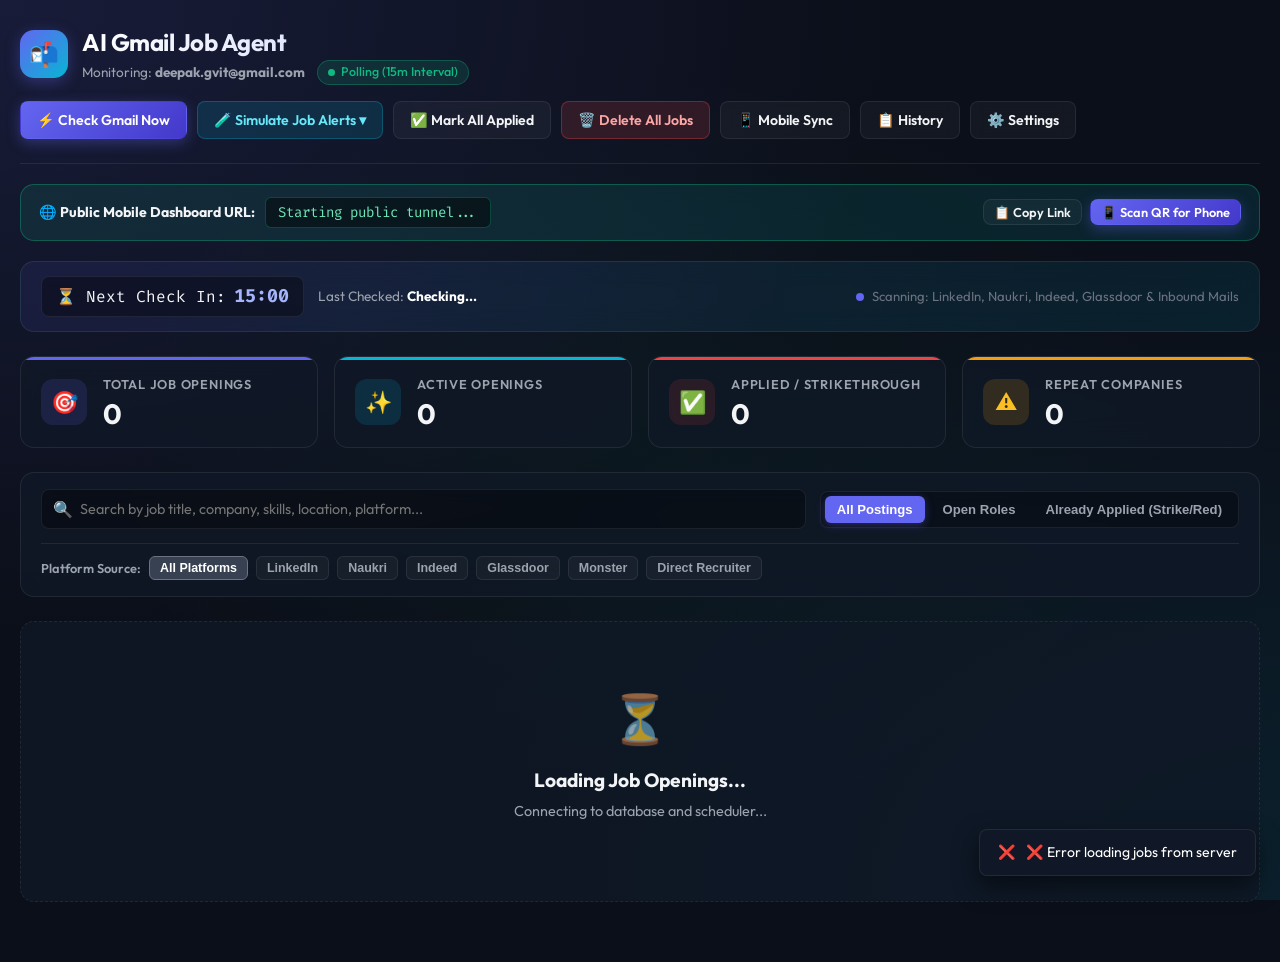
==== static/index.html @ 1fb230a2 "Confirm dialog for Mark All Applied; daily ntfy digest on the 9 AM cron Bulk-flagging every job now " ====
<!DOCTYPE html>
<html lang="en">
<head>
  <meta charset="UTF-8">
  <meta name="viewport" content="width=device-width, initial-scale=1.0">
  <title>AI Gmail Job Hunter & Notification Agent</title>
  <!-- Google Fonts -->
  <link rel="preconnect" href="https://fonts.googleapis.com">
  <link rel="preconnect" href="https://fonts.gstatic.com" crossorigin>
  <link href="https://fonts.googleapis.com/css2?family=Fira+Code:wght@400;600&family=Inter:wght@400;500;600&family=Outfit:wght@500;600;700;800&display=swap" rel="stylesheet">
  <!-- Stylesheet -->
  <link rel="stylesheet" href="/static/css/style.css">
</head>
<body>
  <div class="app-container">
    
    <!-- Top Header -->
    <header class="app-header">
      <div class="brand-section">
        <div class="brand-logo">📬</div>
        <div class="brand-info">
          <h1>AI Gmail Job Agent</h1>
          <div class="brand-meta">
            <span>Monitoring: <strong id="header-target-email">deepak.gvit@gmail.com</strong></span>
            <div class="status-pill">
              <span class="status-dot"></span>
              <span id="live-connection-status">Active (15m Interval)</span>
            </div>
          </div>
        </div>
      </div>
      <div class="header-actions">
        <button id="btn-check-now" class="btn btn-primary" onclick="triggerCheckNow()">
          <span>⚡ Check Gmail Now</span>
        </button>
        <button id="btn-simulate" class="btn btn-sim" onclick="openSimulateMenu()">
          <span>🧪 Simulate Job Alerts ▾</span>
        </button>
        <button id="btn-mark-all-applied" class="btn btn-secondary" onclick="confirmMarkAllApplied()">
          <span>✅ Mark All Applied</span>
        </button>
        <button id="btn-delete-all" class="btn btn-danger" onclick="confirmDeleteAll()">
          <span>🗑️ Delete All Jobs</span>
        </button>
        <button class="btn btn-secondary" onclick="openMobileModal()">
          <span>📱 Mobile Sync</span>
        </button>
        <button class="btn btn-secondary" onclick="openLogsModal()">
          <span>📋 History</span>
        </button>
        <button class="btn btn-secondary" onclick="openSettingsModal()">
          <span>⚙️ Settings</span>
        </button>
      </div>
    </header>

    <!-- Public Mobile Access URL Bar -->
    <section class="public-url-bar" id="public-url-banner">
      <div class="public-url-info">
        <span>🌐 <strong>Public Mobile Dashboard URL:</strong></span>
        <span id="display-public-url" class="url-badge">Starting public tunnel...</span>
      </div>
      <div style="display:flex; gap:8px;">
        <button class="btn btn-secondary" style="font-size:0.8rem; padding:4px 10px;" onclick="copyPublicUrl()">
          <span>📋 Copy Link</span>
        </button>
        <button class="btn btn-primary" style="font-size:0.8rem; padding:4px 10px;" onclick="openMobileModal()">
          <span>📱 Scan QR for Phone</span>
        </button>
      </div>
    </section>

    <!-- 15-Minute Countdown & Live Status Banner -->
    <section class="countdown-banner">
      <div class="countdown-info">
        <div class="timer-box">
          <span>⏳ Next Check In:</span>
          <span id="countdown-timer" class="timer-digits">15:00</span>
        </div>
        <div style="font-size: 0.85rem; color: var(--text-muted);">
          <span>Last Checked: <strong id="last-check-text" style="color: #fff;">Checking...</strong></span>
        </div>
      </div>
      <div style="font-size: 0.82rem; color: var(--text-dim); display: flex; align-items: center; gap: 8px;">
        <span style="display:inline-block; width:8px; height:8px; background:#6366f1; border-radius:50%;"></span>
        <span>Scanning: LinkedIn, Naukri, Indeed, Glassdoor & Inbound Mails</span>
      </div>
    </section>

    <!-- KPI Metric Cards -->
    <section class="stats-grid">
      <div class="stat-card total">
        <div class="stat-icon">🎯</div>
        <div class="stat-content">
          <h3>Total Job Openings</h3>
          <div id="stat-total-jobs" class="stat-number">0</div>
        </div>
      </div>
      <div class="stat-card new-roles">
        <div class="stat-icon">✨</div>
        <div class="stat-content">
          <h3>Active Openings</h3>
          <div id="stat-new-jobs" class="stat-number">0</div>
        </div>
      </div>
      <div class="stat-card applied">
        <div class="stat-icon">✅</div>
        <div class="stat-content">
          <h3>Applied / Strikethrough</h3>
          <div id="stat-applied-jobs" class="stat-number">0</div>
        </div>
      </div>
      <div class="stat-card repeat">
        <div class="stat-icon">⚠️</div>
        <div class="stat-content">
          <h3>Repeat Companies</h3>
          <div id="stat-repeat-companies" class="stat-number">0</div>
        </div>
      </div>
    </section>

    <!-- Search & Filter Toolbar -->
    <section class="toolbar">
      <div class="toolbar-row">
        <div class="search-box">
          <span class="search-icon">🔍</span>
          <input type="text" id="search-input" placeholder="Search by job title, company, skills, location, platform..." oninput="handleSearch(this.value)">
        </div>
        <div class="filter-tabs">
          <button class="filter-tab active" data-status="ALL" onclick="setFilter('ALL', this)">All Postings</button>
          <button class="filter-tab" data-status="NEW" onclick="setFilter('NEW', this)">Open Roles</button>
          <button class="filter-tab" data-status="APPLIED" onclick="setFilter('APPLIED', this)">Already Applied (Strike/Red)</button>
        </div>
      </div>

      <!-- Platform Source Filters -->
      <div class="toolbar-row" style="border-top: 1px solid var(--border-color); padding-top: 12px;">
        <div class="platform-tabs">
          <span style="font-size:0.8rem; color:var(--text-muted); font-weight:600;">Platform Source:</span>
          <button class="platform-tab active" data-platform="ALL" onclick="setPlatformFilter('ALL', this)">All Platforms</button>
          <button class="platform-tab" data-platform="LinkedIn" onclick="setPlatformFilter('LinkedIn', this)">LinkedIn</button>
          <button class="platform-tab" data-platform="Naukri" onclick="setPlatformFilter('Naukri', this)">Naukri</button>
          <button class="platform-tab" data-platform="Indeed" onclick="setPlatformFilter('Indeed', this)">Indeed</button>
          <button class="platform-tab" data-platform="Glassdoor" onclick="setPlatformFilter('Glassdoor', this)">Glassdoor</button>
          <button class="platform-tab" data-platform="Monster" onclick="setPlatformFilter('Monster', this)">Monster</button>
          <button class="platform-tab" data-platform="Direct" onclick="setPlatformFilter('Direct', this)">Direct Recruiter</button>
        </div>
      </div>
    </section>

    <!-- Consolidated Job Board Feed -->
    <main id="job-feed-container" class="job-feed">
      <div class="empty-state">
        <div class="empty-icon">⏳</div>
        <h3>Loading Job Openings...</h3>
        <p>Connecting to database and scheduler...</p>
      </div>
    </main>

  </div>

  <!-- Simulate Alert Selector Modal -->
  <div id="sim-modal" class="modal-overlay">
    <div class="modal-content" style="max-width: 480px;">
      <div class="modal-header">
        <h2>🧪 Select Job Alert Source to Simulate</h2>
        <button class="close-btn" onclick="closeSimModal()">&times;</button>
      </div>
      <div class="modal-body">
        <p style="font-size: 0.88rem; color: var(--text-muted);">
          Choose a simulated multi-job email digest to test the extraction and dashboard:
        </p>
        <div style="display: flex; flex-direction: column; gap: 10px;">
          <button class="btn btn-secondary" style="justify-content: flex-start;" onclick="simulateSpecificJob('LinkedIn')">
            <span class="badge-platform LinkedIn">LinkedIn</span>
            <span>Simulate LinkedIn Job Digest (3 roles)</span>
          </button>
          <button class="btn btn-secondary" style="justify-content: flex-start;" onclick="simulateSpecificJob('Naukri')">
            <span class="badge-platform Naukri">Naukri</span>
            <span>Simulate Naukri FastForward Alert (3 roles)</span>
          </button>
          <button class="btn btn-secondary" style="justify-content: flex-start;" onclick="simulateSpecificJob('Indeed')">
            <span class="badge-platform Indeed">Indeed</span>
            <span>Simulate Indeed Job Alerts (2 roles)</span>
          </button>
          <button class="btn btn-secondary" style="justify-content: flex-start;" onclick="simulateSpecificJob('Glassdoor')">
            <span class="badge-platform Glassdoor">Glassdoor</span>
            <span>Simulate Glassdoor Recommendations (2 roles)</span>
          </button>
        </div>
      </div>
    </div>
  </div>

  <!-- Job Detail Modal -->
  <div id="job-modal" class="modal-overlay">
    <div class="modal-content">
      <div class="modal-header">
        <h2 id="modal-job-title">Job Details</h2>
        <button class="close-btn" onclick="closeJobModal()">&times;</button>
      </div>
      <div class="modal-body" id="modal-job-body">
        <!-- Content populated dynamically -->
      </div>
    </div>
  </div>

  <!-- Settings Modal -->
  <div id="settings-modal" class="modal-overlay">
    <div class="modal-content">
      <div class="modal-header">
        <h2>⚙️ System & Email Settings</h2>
        <button class="close-btn" onclick="closeSettingsModal()">&times;</button>
      </div>
      <div class="modal-body">
        <div class="form-group">
          <label>Target Email Address</label>
          <input type="email" id="set-target-email" value="deepak.gvit@gmail.com">
        </div>
        <div class="form-row">
          <div class="form-group">
            <label>Check Interval (Minutes)</label>
            <input type="number" id="set-check-interval" min="1" max="120" value="15">
          </div>
          <div class="form-group">
            <label>Email Fetch Mode</label>
            <select id="set-auth-mode" onchange="toggleAuthFields(this.value)">
              <option value="simulator">🧪 Simulator Mode (Testing with sample streams)</option>
              <option value="imap">🔒 Gmail IMAP (App Password - Recommended)</option>
              <option value="oauth">🔑 Gmail API OAuth2 (credentials.json)</option>
            </select>
          </div>
        </div>
        <div id="imap-credentials-box" class="form-group" style="display:none;">
          <label>Gmail App Password (16 characters from Google Account Security)</label>
          <input type="password" id="set-imap-password" placeholder="e.g. abcd efgh ijkl mnop">
          <small style="color:var(--text-dim);">Generate in Google Account -> Security -> 2-Step Verification -> App Passwords.</small>
        </div>
        <div class="form-group">
          <label>Gemini API Key (Optional for smart AI reasoning)</label>
          <input type="password" id="set-gemini-key" placeholder="AIzaSy...">
        </div>
        <div class="form-group">
          <label>Mobile Push Notification Topic (ntfy.sh)</label>
          <input type="text" id="set-ntfy-topic" value="deepak-job-hunter-alerts">
        </div>
        <div class="form-row">
          <div class="form-group">
            <label>Desktop Toast Notifications</label>
            <select id="set-desktop-notify">
              <option value="true">Enabled</option>
              <option value="false">Disabled</option>
            </select>
          </div>
          <div class="form-group">
            <label>Mobile Push Notifications</label>
            <select id="set-mobile-notify">
              <option value="true">Enabled</option>
              <option value="false">Disabled</option>
            </select>
          </div>
        </div>
        <div style="display: flex; justify-content: space-between; gap: 12px; margin-top: 10px;">
          <button class="btn btn-secondary" onclick="testNotifications()">🔔 Test Notifications</button>
          <button class="btn btn-primary" onclick="saveSettings()">💾 Save Settings</button>
        </div>
      </div>
    </div>
  </div>

  <!-- Mobile Sync Modal -->
  <div id="mobile-modal" class="modal-overlay">
    <div class="modal-content">
      <div class="modal-header">
        <h2>📱 Connect Mobile Notifications & Public Dashboard</h2>
        <button class="close-btn" onclick="closeMobileModal()">&times;</button>
      </div>
      <div class="modal-body">
        <p style="color: var(--text-muted); font-size: 0.9rem;">
          Access your live dashboard and receive push notifications with 1-click apply links directly on your phone:
        </p>
        
        <div class="qr-box">
          <img id="qr-code-img" src="" alt="Scan QR Code" width="180" height="180">
          <div style="font-size: 0.85rem;">
            <strong>Scan with your phone's camera to open dashboard:</strong><br>
            <a id="public-dashboard-direct-link" href="#" target="_blank" style="color: #6ee7b7; text-decoration: underline; font-family: var(--font-mono); font-size: 0.82rem;">Loading...</a>
          </div>
        </div>

        <div style="background: rgba(0,0,0,0.3); padding: 14px; border-radius: 8px; border: 1px solid var(--border-color); font-size: 0.85rem;">
          <strong>📲 Push Notifications via ntfy.sh:</strong><br>
          <span style="color:var(--text-muted);">Topic: </span><code id="display-ntfy-topic" style="color:#a5b4fc;">deepak-job-hunter-alerts</code><br>
          <span style="color:var(--text-dim);">Install the free <strong>ntfy</strong> app on iOS/Android or subscribe in phone browser to receive real-time job alerts!</span>
        </div>
      </div>
    </div>
  </div>

  <!-- History & Audit Logs Modal -->
  <div id="logs-modal" class="modal-overlay">
    <div class="modal-content" style="max-width: 800px;">
      <div class="modal-header">
        <h2>📋 Email Check Audit & 15m History</h2>
        <button class="close-btn" onclick="closeLogsModal()">&times;</button>
      </div>
      <div class="modal-body" id="logs-body">
        <p>Loading history logs...</p>
      </div>
    </div>
  </div>

  <!-- In-browser Toast Container -->
  <div id="toast-container"></div>

  <!-- Application Script -->
  <script src="/static/js/app.js"></script>
</body>
</html>
---- static/css/style.css ----
:root {
  --bg-primary: #0b0f19;
  --bg-secondary: #111827;
  --bg-card: rgba(17, 24, 39, 0.75);
  --bg-card-hover: rgba(31, 41, 55, 0.85);
  --bg-glass: rgba(255, 255, 255, 0.04);
  --border-color: rgba(255, 255, 255, 0.08);
  --border-focus: rgba(99, 102, 241, 0.5);
  
  --text-main: #f3f4f6;
  --text-muted: #9ca3af;
  --text-dim: #6b7280;
  
  --primary: #6366f1;
  --primary-glow: rgba(99, 102, 241, 0.35);
  --primary-hover: #4f46e5;
  
  --accent-cyan: #06b6d4;
  --accent-emerald: #10b981;
  --accent-amber: #f59e0b;
  
  --applied-red: #ef4444;
  --applied-red-glow: rgba(239, 68, 68, 0.25);
  --applied-red-bg: rgba(239, 68, 68, 0.12);
  --applied-red-border: rgba(239, 68, 68, 0.35);

  --platform-linkedin: #0a66c2;
  --platform-naukri: #0073e6;
  --platform-indeed: #2164f3;
  --platform-glassdoor: #0caa41;
  --platform-monster: #6d28d9;
  
  --font-sans: 'Outfit', 'Inter', -apple-system, BlinkMacSystemFont, 'Segoe UI', Roboto, sans-serif;
  --font-mono: 'Fira Code', monospace;
  --radius-sm: 8px;
  --radius-md: 14px;
  --radius-lg: 20px;
  --shadow-card: 0 10px 30px -10px rgba(0, 0, 0, 0.5);
  --shadow-glow: 0 0 25px var(--primary-glow);
  --transition: all 0.25s cubic-bezier(0.16, 1, 0.3, 1);
}

* {
  margin: 0;
  padding: 0;
  box-sizing: border-box;
}

body {
  background-color: var(--bg-primary);
  background-image: 
    radial-gradient(at 0% 0%, rgba(99, 102, 241, 0.15) 0px, transparent 50%),
    radial-gradient(at 100% 100%, rgba(6, 182, 212, 0.1) 0px, transparent 50%),
    radial-gradient(at 50% 50%, rgba(16, 185, 129, 0.05) 0px, transparent 60%);
  background-attachment: fixed;
  color: var(--text-main);
  font-family: var(--font-sans);
  min-height: 100vh;
  line-height: 1.5;
  overflow-x: hidden;
}

/* Container */
.app-container {
  max-width: 1400px;
  margin: 0 auto;
  padding: 24px 20px 60px 20px;
}

/* Header */
header.app-header {
  display: flex;
  justify-content: space-between;
  align-items: center;
  flex-wrap: wrap;
  gap: 16px;
  padding-bottom: 24px;
  border-bottom: 1px solid var(--border-color);
  margin-bottom: 20px;
}

.brand-section {
  display: flex;
  align-items: center;
  gap: 14px;
}

.brand-logo {
  width: 48px;
  height: 48px;
  background: linear-gradient(135deg, var(--primary), var(--accent-cyan));
  border-radius: var(--radius-md);
  display: flex;
  align-items: center;
  justify-content: center;
  font-size: 24px;
  box-shadow: 0 4px 15px var(--primary-glow);
}

.brand-info h1 {
  font-size: 1.5rem;
  font-weight: 700;
  letter-spacing: -0.02em;
  background: linear-gradient(to right, #ffffff, #c7d2fe);
  -webkit-background-clip: text;
  -webkit-text-fill-color: transparent;
}

.brand-meta {
  display: flex;
  align-items: center;
  gap: 12px;
  font-size: 0.85rem;
  color: var(--text-muted);
}

.status-pill {
  display: inline-flex;
  align-items: center;
  gap: 6px;
  background: rgba(16, 185, 129, 0.15);
  color: var(--accent-emerald);
  padding: 2px 10px;
  border-radius: 999px;
  font-weight: 500;
  font-size: 0.78rem;
  border: 1px solid rgba(16, 185, 129, 0.3);
}

.status-dot {
  width: 7px;
  height: 7px;
  background: var(--accent-emerald);
  border-radius: 50%;
  animation: pulse-dot 2s infinite;
}

@keyframes pulse-dot {
  0% { transform: scale(0.95); box-shadow: 0 0 0 0 rgba(16, 185, 129, 0.7); }
  70% { transform: scale(1); box-shadow: 0 0 0 6px rgba(16, 185, 129, 0); }
  100% { transform: scale(0.95); box-shadow: 0 0 0 0 rgba(16, 185, 129, 0); }
}

.header-actions {
  display: flex;
  align-items: center;
  gap: 10px;
  flex-wrap: wrap;
}

/* Public Mobile URL Banner */
.public-url-bar {
  background: linear-gradient(90deg, rgba(16, 185, 129, 0.12), rgba(6, 182, 212, 0.12));
  border: 1px solid rgba(16, 185, 129, 0.35);
  border-radius: var(--radius-md);
  padding: 12px 18px;
  display: flex;
  justify-content: space-between;
  align-items: center;
  flex-wrap: wrap;
  gap: 12px;
  margin-bottom: 20px;
  font-size: 0.88rem;
}

.public-url-info {
  display: flex;
  align-items: center;
  gap: 10px;
  flex-wrap: wrap;
}

.url-badge {
  font-family: var(--font-mono);
  background: rgba(0, 0, 0, 0.45);
  padding: 4px 12px;
  border-radius: 6px;
  color: #6ee7b7;
  border: 1px solid rgba(16, 185, 129, 0.3);
  word-break: break-all;
}

/* Buttons */
.btn {
  display: inline-flex;
  align-items: center;
  gap: 8px;
  padding: 9px 16px;
  border-radius: var(--radius-sm);
  font-weight: 600;
  font-size: 0.88rem;
  font-family: inherit;
  cursor: pointer;
  transition: var(--transition);
  border: 1px solid transparent;
  outline: none;
  text-decoration: none;
}

.btn-primary {
  background: linear-gradient(135deg, var(--primary), #4338ca);
  color: #fff;
  box-shadow: 0 4px 14px var(--primary-glow);
}

.btn-primary:hover {
  transform: translateY(-2px);
  box-shadow: 0 6px 20px var(--primary-glow);
  background: linear-gradient(135deg, #4f46e5, #3730a3);
}

.btn-secondary {
  background: var(--bg-glass);
  color: var(--text-main);
  border-color: var(--border-color);
  backdrop-filter: blur(8px);
}

.btn-secondary:hover {
  background: rgba(255, 255, 255, 0.08);
  border-color: rgba(255, 255, 255, 0.2);
  transform: translateY(-1px);
}

.btn-sim {
  background: rgba(6, 182, 212, 0.15);
  color: #67e8f9;
  border-color: rgba(6, 182, 212, 0.3);
}

.btn-sim:hover {
  background: rgba(6, 182, 212, 0.25);
  transform: translateY(-1px);
}

.btn-apply {
  background: linear-gradient(135deg, #10b981, #059669);
  color: #fff;
  font-size: 0.85rem;
  padding: 7px 14px;
}

.btn-apply:hover {
  background: linear-gradient(135deg, #059669, #047857);
  box-shadow: 0 0 12px rgba(16, 185, 129, 0.4);
}

.btn-applied-toggle {
  background: rgba(239, 68, 68, 0.15);
  color: #fca5a5;
  border: 1px solid rgba(239, 68, 68, 0.3);
  font-size: 0.82rem;
  padding: 6px 12px;
}

.btn-applied-toggle:hover {
  background: rgba(239, 68, 68, 0.25);
  color: #fff;
}

.btn-applied-active {
  background: var(--applied-red) !important;
  color: #fff !important;
  border-color: #b91c1c !important;
  box-shadow: 0 0 12px var(--applied-red-glow);
}

.btn-danger {
  background: rgba(239, 68, 68, 0.15);
  color: #fca5a5;
  border: 1px solid rgba(239, 68, 68, 0.35);
}

.btn-danger:hover {
  background: var(--applied-red);
  color: #fff;
  border-color: #b91c1c;
  transform: translateY(-1px);
  box-shadow: 0 0 12px var(--applied-red-glow);
}

/* Countdown & Live Check Bar */
.countdown-banner {
  background: linear-gradient(90deg, rgba(99, 102, 241, 0.1), rgba(6, 182, 212, 0.1));
  border: 1px solid var(--border-color);
  backdrop-filter: blur(12px);
  border-radius: var(--radius-md);
  padding: 14px 20px;
  display: flex;
  justify-content: space-between;
  align-items: center;
  flex-wrap: wrap;
  gap: 12px;
  margin-bottom: 24px;
}

.countdown-info {
  display: flex;
  align-items: center;
  gap: 14px;
}

.timer-box {
  display: flex;
  align-items: center;
  gap: 8px;
  font-family: var(--font-mono);
  background: rgba(0, 0, 0, 0.35);
  padding: 6px 14px;
  border-radius: var(--radius-sm);
  border: 1px solid var(--border-color);
}

.timer-digits {
  font-size: 1.15rem;
  font-weight: 700;
  color: #a5b4fc;
}

/* KPI Stats Grid */
.stats-grid {
  display: grid;
  grid-template-columns: repeat(auto-fit, minmax(220px, 1fr));
  gap: 16px;
  margin-bottom: 24px;
}

.stat-card {
  background: var(--bg-card);
  border: 1px solid var(--border-color);
  backdrop-filter: blur(16px);
  border-radius: var(--radius-md);
  padding: 18px 20px;
  display: flex;
  align-items: center;
  gap: 16px;
  transition: var(--transition);
  position: relative;
  overflow: hidden;
}

.stat-card:hover {
  border-color: rgba(255, 255, 255, 0.18);
  transform: translateY(-2px);
}

.stat-card::after {
  content: '';
  position: absolute;
  top: 0;
  left: 0;
  right: 0;
  height: 3px;
}

.stat-card.total::after { background: var(--primary); }
.stat-card.new-roles::after { background: var(--accent-cyan); }
.stat-card.applied::after { background: var(--applied-red); }
.stat-card.repeat::after { background: var(--accent-amber); }

.stat-icon {
  width: 46px;
  height: 46px;
  border-radius: 12px;
  display: flex;
  align-items: center;
  justify-content: center;
  font-size: 22px;
}

.stat-card.total .stat-icon { background: rgba(99, 102, 241, 0.15); color: #818cf8; }
.stat-card.new-roles .stat-icon { background: rgba(6, 182, 212, 0.15); color: #22d3ee; }
.stat-card.applied .stat-icon { background: var(--applied-red-bg); color: #f87171; }
.stat-card.repeat .stat-icon { background: rgba(245, 158, 11, 0.15); color: #fbbf24; }

.stat-content h3 {
  font-size: 0.8rem;
  text-transform: uppercase;
  letter-spacing: 0.06em;
  color: var(--text-muted);
  font-weight: 600;
  margin-bottom: 4px;
}

.stat-number {
  font-size: 1.75rem;
  font-weight: 700;
  color: var(--text-main);
  line-height: 1.1;
}

/* Search & Filter Toolbar */
.toolbar {
  display: flex;
  flex-direction: column;
  gap: 14px;
  background: var(--bg-card);
  border: 1px solid var(--border-color);
  backdrop-filter: blur(16px);
  border-radius: var(--radius-md);
  padding: 16px 20px;
  margin-bottom: 24px;
}

.toolbar-row {
  display: flex;
  justify-content: space-between;
  align-items: center;
  flex-wrap: wrap;
  gap: 14px;
}

.search-box {
  position: relative;
  flex: 1;
  min-width: 260px;
}

.search-box input {
  width: 100%;
  background: rgba(0, 0, 0, 0.35);
  border: 1px solid var(--border-color);
  border-radius: var(--radius-sm);
  padding: 10px 16px 10px 38px;
  color: var(--text-main);
  font-family: inherit;
  font-size: 0.9rem;
  transition: var(--transition);
}

.search-box input:focus {
  outline: none;
  border-color: var(--primary);
  box-shadow: 0 0 10px var(--primary-glow);
}

.search-icon {
  position: absolute;
  left: 12px;
  top: 50%;
  transform: translateY(-50%);
  color: var(--text-dim);
  pointer-events: none;
}

.filter-tabs {
  display: flex;
  gap: 6px;
  background: rgba(0, 0, 0, 0.3);
  padding: 4px;
  border-radius: var(--radius-sm);
  border: 1px solid var(--border-color);
  flex-wrap: wrap;
}

.filter-tab {
  padding: 6px 12px;
  border-radius: 6px;
  font-size: 0.82rem;
  font-weight: 600;
  color: var(--text-muted);
  cursor: pointer;
  background: transparent;
  border: none;
  transition: var(--transition);
}

.filter-tab:hover {
  color: var(--text-main);
}

.filter-tab.active {
  background: var(--primary);
  color: #fff;
  box-shadow: 0 2px 8px var(--primary-glow);
}

.filter-tab.active-applied {
  background: var(--applied-red) !important;
  color: #fff !important;
}

/* Platform Filter Tabs */
.platform-tabs {
  display: flex;
  align-items: center;
  gap: 8px;
  flex-wrap: wrap;
}

.platform-tab {
  padding: 4px 10px;
  border-radius: 6px;
  font-size: 0.78rem;
  font-weight: 600;
  color: var(--text-muted);
  cursor: pointer;
  background: rgba(255, 255, 255, 0.04);
  border: 1px solid var(--border-color);
  transition: var(--transition);
}

.platform-tab:hover {
  background: rgba(255, 255, 255, 0.08);
  color: #fff;
}

.platform-tab.active {
  background: #374151;
  color: #fff;
  border-color: #6b7280;
}

/* Job Cards / Feed */
.job-feed {
  display: flex;
  flex-direction: column;
  gap: 16px;
}

.job-card {
  background: var(--bg-card);
  border: 1px solid var(--border-color);
  backdrop-filter: blur(14px);
  border-radius: var(--radius-md);
  padding: 20px;
  transition: var(--transition);
  position: relative;
  display: flex;
  flex-direction: column;
  gap: 12px;
}

.job-card:hover {
  background: var(--bg-card-hover);
  border-color: rgba(255, 255, 255, 0.16);
  box-shadow: var(--shadow-card);
}

/* ==========================================================================
   STRIKETHROUGH & RED APPLIED STATE STYLING (CRITICAL USER REQUIREMENT)
   ========================================================================== */
.job-card.is-applied {
  background: rgba(26, 17, 23, 0.85);
  border: 1px solid var(--applied-red-border);
  box-shadow: 0 4px 20px var(--applied-red-glow);
}

.job-card.is-applied .job-title-text {
  text-decoration: line-through;
  text-decoration-color: var(--applied-red);
  text-decoration-thickness: 2.5px;
  color: #fca5a5;
  opacity: 0.85;
}

.job-card.is-applied .job-company-name {
  text-decoration: line-through;
  text-decoration-color: rgba(239, 68, 68, 0.6);
  opacity: 0.8;
}

.job-card.is-applied .job-summary-text {
  opacity: 0.65;
}

.badge-applied-red {
  display: inline-flex;
  align-items: center;
  gap: 6px;
  background: var(--applied-red-bg);
  color: #ff6b6b;
  border: 1px solid var(--applied-red-border);
  font-weight: 700;
  font-size: 0.78rem;
  padding: 4px 10px;
  border-radius: 999px;
  text-transform: uppercase;
  letter-spacing: 0.05em;
  animation: pulse-red 2.5s infinite;
}

@keyframes pulse-red {
  0% { box-shadow: 0 0 0 0 rgba(239, 68, 68, 0.4); }
  70% { box-shadow: 0 0 0 6px rgba(239, 68, 68, 0); }
  100% { box-shadow: 0 0 0 0 rgba(239, 68, 68, 0); }
}

/* Temporary "NEW" highlight for jobs that arrived in the latest refresh */
.badge-new-arrival {
  display: inline-flex;
  align-items: center;
  gap: 4px;
  background: rgba(16, 185, 129, 0.2);
  color: #6ee7b7;
  border: 1px solid rgba(16, 185, 129, 0.45);
  font-weight: 800;
  font-size: 0.72rem;
  padding: 2px 9px;
  border-radius: 999px;
  text-transform: uppercase;
  letter-spacing: 0.06em;
  animation: pulse-new 1.6s infinite;
}

@keyframes pulse-new {
  0% { box-shadow: 0 0 0 0 rgba(16, 185, 129, 0.55); }
  70% { box-shadow: 0 0 0 7px rgba(16, 185, 129, 0); }
  100% { box-shadow: 0 0 0 0 rgba(16, 185, 129, 0); }
}

.job-card.is-new-arrival {
  border-color: rgba(16, 185, 129, 0.5);
  box-shadow: 0 0 18px rgba(16, 185, 129, 0.18);
}

/* Platform Source Badges */
.badge-platform {
  display: inline-flex;
  align-items: center;
  gap: 4px;
  font-weight: 700;
  font-size: 0.75rem;
  padding: 2px 8px;
  border-radius: 4px;
  text-transform: uppercase;
  letter-spacing: 0.04em;
}

.badge-platform.LinkedIn { background: rgba(10, 102, 194, 0.2); color: #60a5fa; border: 1px solid rgba(10, 102, 194, 0.4); }
.badge-platform.Naukri { background: rgba(0, 115, 230, 0.2); color: #38bdf8; border: 1px solid rgba(0, 115, 230, 0.4); }
.badge-platform.Indeed { background: rgba(33, 100, 243, 0.2); color: #818cf8; border: 1px solid rgba(33, 100, 243, 0.4); }
.badge-platform.Glassdoor { background: rgba(12, 170, 65, 0.2); color: #4ade80; border: 1px solid rgba(12, 170, 65, 0.4); }
.badge-platform.Monster { background: rgba(109, 40, 217, 0.25); color: #c4b5fd; border: 1px solid rgba(109, 40, 217, 0.45); }
.badge-platform.Direct { background: rgba(168, 85, 247, 0.2); color: #c084fc; border: 1px solid rgba(168, 85, 247, 0.4); }

/* Top Card Bar */
.job-card-header {
  display: flex;
  justify-content: space-between;
  align-items: flex-start;
  gap: 14px;
  flex-wrap: wrap;
}

.job-title-group {
  flex: 1;
}

.job-title-text {
  font-size: 1.22rem;
  font-weight: 700;
  color: var(--text-main);
  line-height: 1.3;
  margin-bottom: 4px;
}

.job-company-meta {
  display: flex;
  align-items: center;
  gap: 10px;
  flex-wrap: wrap;
  font-size: 0.95rem;
  color: #c7d2fe;
}

.company-pill {
  font-weight: 600;
  color: #ffffff;
}

/* Badges */
.badge {
  display: inline-flex;
  align-items: center;
  gap: 4px;
  padding: 3px 9px;
  border-radius: 6px;
  font-size: 0.75rem;
  font-weight: 600;
}

.badge-remote { background: rgba(16, 185, 129, 0.15); color: #34d399; border: 1px solid rgba(16, 185, 129, 0.3); }
.badge-match { background: rgba(99, 102, 241, 0.15); color: #a5b4fc; border: 1px solid rgba(99, 102, 241, 0.3); }
.badge-salary { background: rgba(245, 158, 11, 0.15); color: #fcd34d; border: 1px solid rgba(245, 158, 11, 0.3); font-family: var(--font-mono); }

/* Duplicate / Repeat Company Warning Banner */
.repeat-company-banner {
  display: flex;
  align-items: center;
  gap: 8px;
  background: rgba(245, 158, 11, 0.12);
  border: 1px solid rgba(245, 158, 11, 0.35);
  color: #fde68a;
  padding: 8px 14px;
  border-radius: var(--radius-sm);
  font-size: 0.82rem;
  font-weight: 500;
}

/* Skills tags */
.skills-container {
  display: flex;
  flex-wrap: wrap;
  gap: 6px;
}

.skill-tag {
  background: rgba(255, 255, 255, 0.05);
  border: 1px solid rgba(255, 255, 255, 0.08);
  color: var(--text-muted);
  font-size: 0.75rem;
  padding: 2px 8px;
  border-radius: 4px;
  font-family: var(--font-mono);
}

/* Card Footer Actions */
.job-card-footer {
  display: flex;
  justify-content: space-between;
  align-items: center;
  flex-wrap: wrap;
  gap: 12px;
  padding-top: 12px;
  border-top: 1px solid var(--border-color);
}

.date-received {
  font-size: 0.8rem;
  color: var(--text-dim);
}

.action-buttons {
  display: flex;
  align-items: center;
  gap: 10px;
}

/* Empty State */
.empty-state {
  text-align: center;
  padding: 60px 20px;
  background: var(--bg-card);
  border: 1px dashed var(--border-color);
  border-radius: var(--radius-md);
}

.empty-icon {
  font-size: 48px;
  margin-bottom: 12px;
  opacity: 0.7;
}

.empty-state h3 {
  font-size: 1.2rem;
  margin-bottom: 6px;
}

.empty-state p {
  color: var(--text-muted);
  font-size: 0.9rem;
  max-width: 450px;
  margin: 0 auto 18px auto;
}

/* Modal Overlay */
.modal-overlay {
  position: fixed;
  inset: 0;
  background: rgba(0, 0, 0, 0.75);
  backdrop-filter: blur(8px);
  display: flex;
  align-items: center;
  justify-content: center;
  z-index: 1000;
  padding: 20px;
  opacity: 0;
  pointer-events: none;
  transition: opacity 0.25s ease;
}

.modal-overlay.active {
  opacity: 1;
  pointer-events: auto;
}

.modal-content {
  background: var(--bg-secondary);
  border: 1px solid var(--border-color);
  border-radius: var(--radius-lg);
  max-width: 650px;
  width: 100%;
  max-height: 90vh;
  overflow-y: auto;
  box-shadow: 0 20px 50px rgba(0, 0, 0, 0.7);
  transform: translateY(20px);
  transition: transform 0.25s ease;
}

.modal-overlay.active .modal-content {
  transform: translateY(0);
}

.modal-header {
  padding: 20px 24px;
  border-bottom: 1px solid var(--border-color);
  display: flex;
  justify-content: space-between;
  align-items: center;
}

.modal-header h2 {
  font-size: 1.25rem;
  font-weight: 700;
}

.close-btn {
  background: transparent;
  border: none;
  color: var(--text-muted);
  font-size: 1.5rem;
  cursor: pointer;
  line-height: 1;
}

.modal-body {
  padding: 24px;
  display: flex;
  flex-direction: column;
  gap: 18px;
}

.form-group {
  display: flex;
  flex-direction: column;
  gap: 6px;
}

.form-group label {
  font-size: 0.85rem;
  font-weight: 600;
  color: var(--text-muted);
}

.form-group input, .form-group select, .form-group textarea {
  background: rgba(0, 0, 0, 0.4);
  border: 1px solid var(--border-color);
  border-radius: var(--radius-sm);
  padding: 10px 14px;
  color: var(--text-main);
  font-family: inherit;
  font-size: 0.9rem;
}

.form-group input:focus, .form-group select:focus, .form-group textarea:focus {
  outline: none;
  border-color: var(--primary);
  box-shadow: 0 0 10px var(--primary-glow);
}

.form-row {
  display: grid;
  grid-template-columns: 1fr 1fr;
  gap: 14px;
}

.qr-box {
  display: flex;
  flex-direction: column;
  align-items: center;
  gap: 12px;
  padding: 18px;
  background: rgba(0, 0, 0, 0.3);
  border-radius: var(--radius-sm);
  border: 1px solid var(--border-color);
  text-align: center;
}

.qr-box img {
  border-radius: 8px;
  background: #fff;
  padding: 6px;
}

/* Toast Notification in browser */
#toast-container {
  position: fixed;
  bottom: 24px;
  right: 24px;
  z-index: 9999;
  display: flex;
  flex-direction: column;
  gap: 10px;
}

.app-toast {
  background: rgba(17, 24, 39, 0.95);
  border: 1px solid var(--border-color);
  backdrop-filter: blur(12px);
  padding: 12px 18px;
  border-radius: var(--radius-sm);
  color: #fff;
  font-size: 0.88rem;
  box-shadow: 0 10px 25px rgba(0, 0, 0, 0.5);
  display: flex;
  align-items: center;
  gap: 10px;
  animation: slide-in 0.3s cubic-bezier(0.16, 1, 0.3, 1);
  max-width: 360px;
}

@keyframes slide-in {
  from { transform: translateX(100%); opacity: 0; }
  to { transform: translateX(0); opacity: 1; }
}

@media (max-width: 768px) {
  .app-header { flex-direction: column; align-items: flex-start; }
  .header-actions { width: 100%; justify-content: flex-start; }
  .toolbar { flex-direction: column; align-items: stretch; }
  .search-box { max-width: 100%; }
  .form-row { grid-template-columns: 1fr; }
}
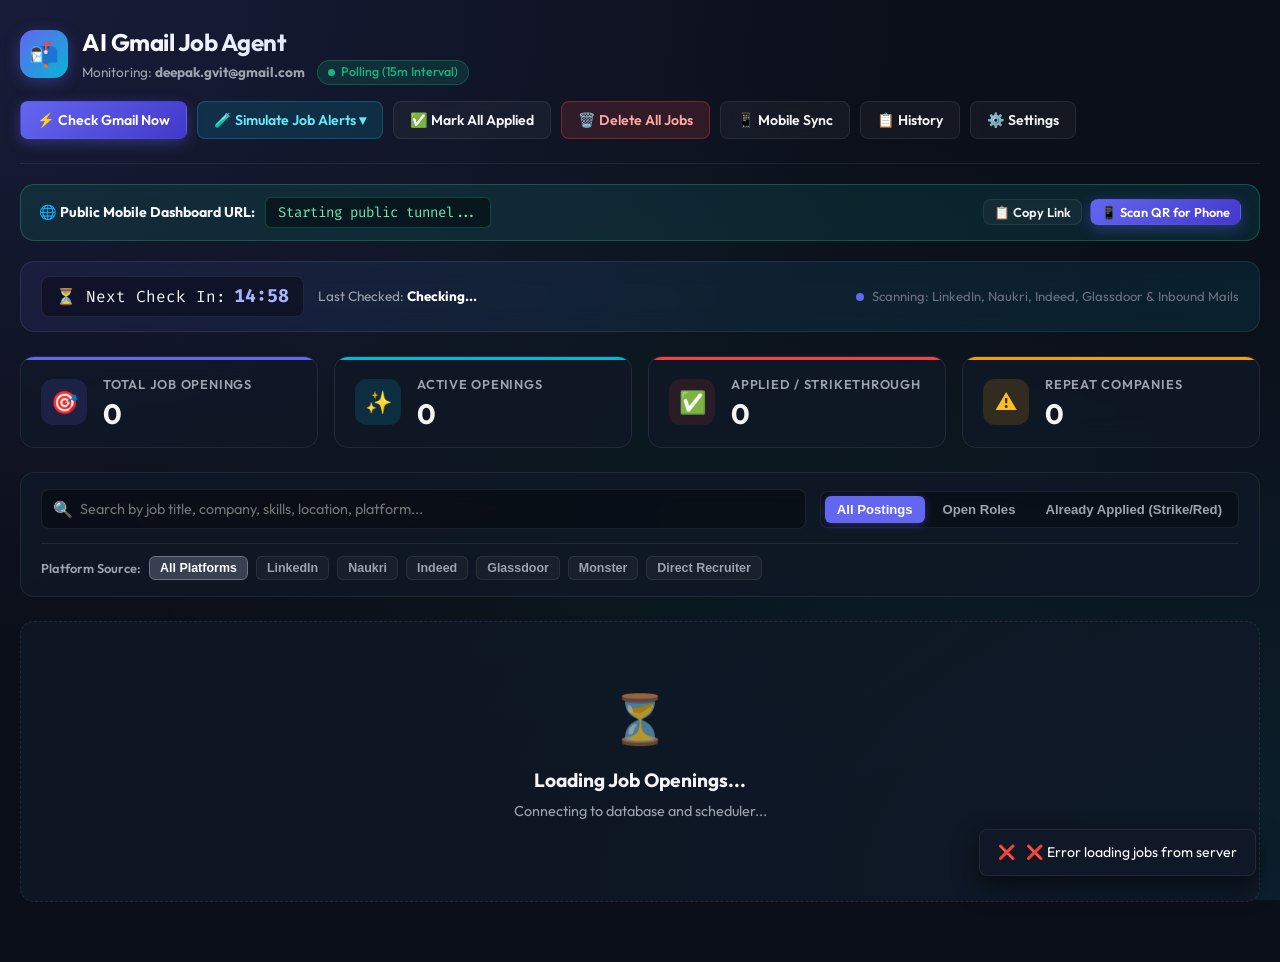
==== commit 3fa8449f: "App Password setup UX, IST dashboard clock, wider monitored senders - Settings now show whether an A" ====
--- a/static/index.html
+++ b/static/index.html
@@ -205,6 +205,33 @@
     </div>
   </div>
 
+  <!-- App Password Help Modal -->
+  <div id="apppw-help-modal" class="modal-overlay">
+    <div class="modal-content">
+      <div class="modal-header">
+        <h2>🔑 Where to find your Gmail App Password</h2>
+        <button class="close-btn" onclick="closeAppPasswordHelp()">&times;</button>
+      </div>
+      <div class="modal-body">
+        <ol style="line-height:1.9; padding-left:20px; color:var(--text-main);">
+          <li>Go to your <strong>Google Account</strong>: <a href="https://myaccount.google.com/" target="_blank" rel="noopener">myaccount.google.com</a></li>
+          <li>Open <strong>Security</strong> in the left menu.</li>
+          <li>Make sure <strong>2-Step Verification is ON</strong> (App Passwords only exist with 2-Step Verification enabled).</li>
+          <li>In the Security page, search for <strong>"App passwords"</strong> — or go directly to:<br><a href="https://myaccount.google.com/apppasswords" target="_blank" rel="noopener">myaccount.google.com/apppasswords</a></li>
+          <li>Enter any name (e.g. <em>JobAgent</em>) and click <strong>Create</strong>.</li>
+          <li>Google shows a <strong>16-character password</strong> like <code>abcd efgh ijkl mnop</code>.</li>
+          <li>Copy it and paste it in the App Password field here (spaces are optional — they are removed automatically).</li>
+        </ol>
+        <p style="color:var(--text-dim); font-size:0.85rem; margin-top:12px;">
+          ⚠️ Google shows the 16 characters only once. If you lose it, generate a new one on the same page.
+        </p>
+        <div style="display:flex; justify-content:flex-end; margin-top:10px;">
+          <button class="btn btn-primary" onclick="closeAppPasswordHelp(); focusAppPasswordField();">Got it — enter password</button>
+        </div>
+      </div>
+    </div>
+  </div>
+
   <!-- Settings Modal -->
   <div id="settings-modal" class="modal-overlay">
     <div class="modal-content">
@@ -233,8 +260,12 @@
         </div>
         <div id="imap-credentials-box" class="form-group" style="display:none;">
           <label>Gmail App Password (16 characters from Google Account Security)</label>
-          <input type="password" id="set-imap-password" placeholder="e.g. abcd efgh ijkl mnop">
-          <small style="color:var(--text-dim);">Generate in Google Account -> Security -> 2-Step Verification -> App Passwords.</small>
+          <div style="display:flex; gap:8px; align-items:center;">
+            <input type="password" id="set-imap-password" placeholder="e.g. abcd efgh ijkl mnop" style="flex:1;">
+            <button class="btn btn-secondary" style="white-space:nowrap;" onclick="openAppPasswordHelp()" title="Where do I find this?">❓ Where to find it</button>
+          </div>
+          <small id="imap-pw-status" style="color:var(--text-dim);">Checking saved status…</small>
+          <small style="display:block; margin-top:4px; color:var(--text-dim);">Leave empty to keep the currently saved password.</small>
         </div>
         <div class="form-group">
           <label>Gemini API Key (Optional for smart AI reasoning)</label>
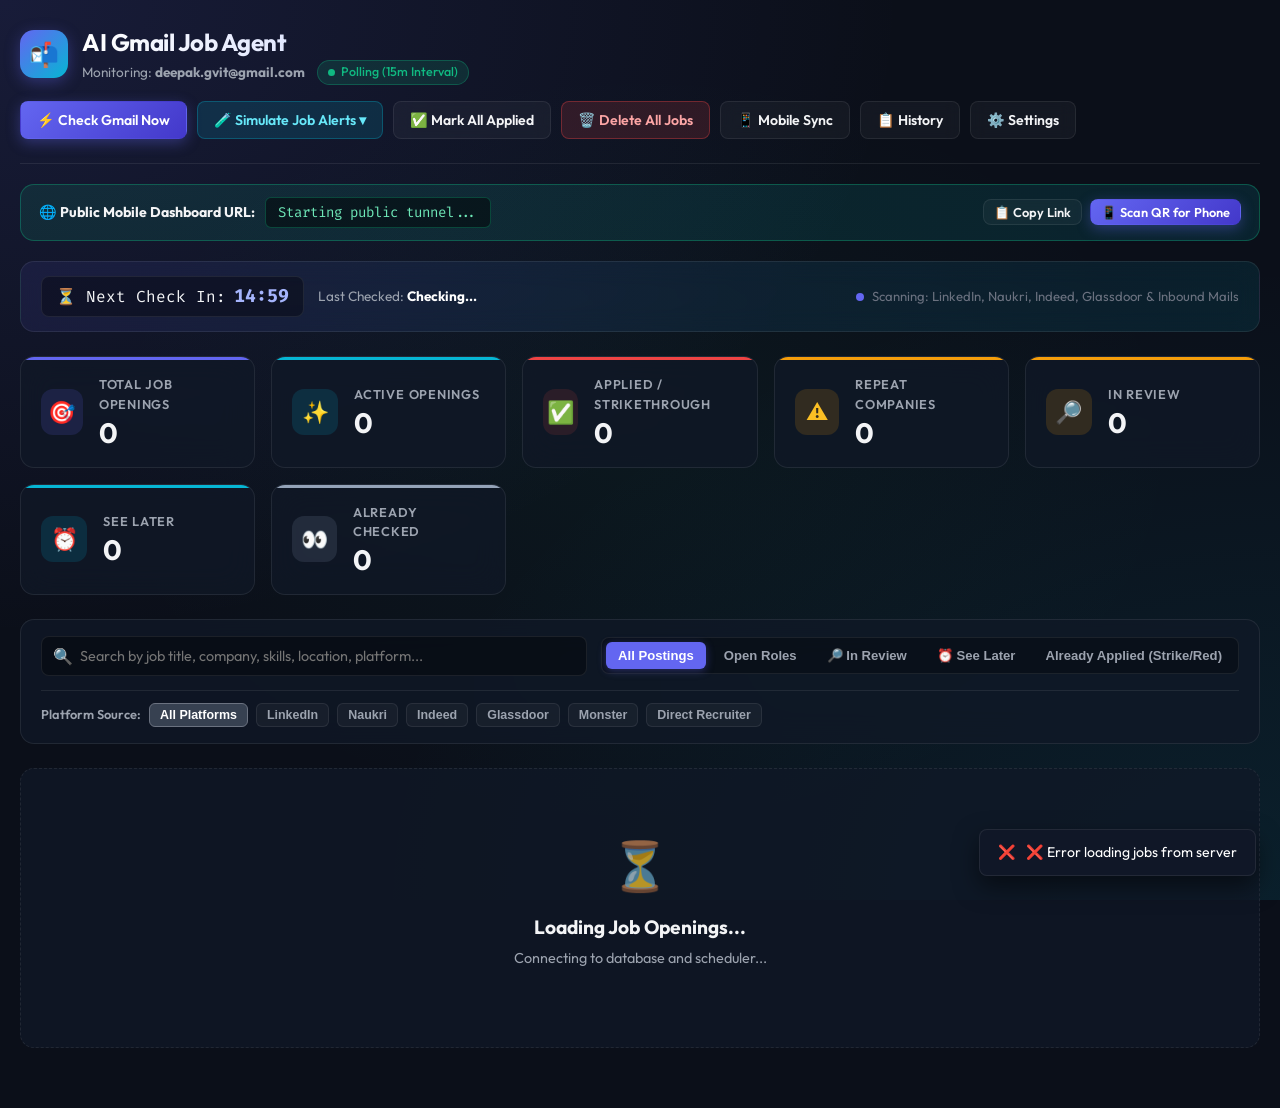
==== commit a7455092: "Add In Review/See Later statuses, grayed-out Checked state, and per-job controls Workflow statuses (" ====
--- a/static/index.html
+++ b/static/index.html
@@ -117,6 +117,27 @@
           <div id="stat-repeat-companies" class="stat-number">0</div>
         </div>
       </div>
+      <div class="stat-card review">
+        <div class="stat-icon">🔎</div>
+        <div class="stat-content">
+          <h3>In Review</h3>
+          <div id="stat-in-review-jobs" class="stat-number">0</div>
+        </div>
+      </div>
+      <div class="stat-card see-later">
+        <div class="stat-icon">⏰</div>
+        <div class="stat-content">
+          <h3>See Later</h3>
+          <div id="stat-see-later-jobs" class="stat-number">0</div>
+        </div>
+      </div>
+      <div class="stat-card checked">
+        <div class="stat-icon">👀</div>
+        <div class="stat-content">
+          <h3>Already Checked</h3>
+          <div id="stat-checked-jobs" class="stat-number">0</div>
+        </div>
+      </div>
     </section>
 
     <!-- Search & Filter Toolbar -->
@@ -129,6 +150,8 @@
         <div class="filter-tabs">
           <button class="filter-tab active" data-status="ALL" onclick="setFilter('ALL', this)">All Postings</button>
           <button class="filter-tab" data-status="NEW" onclick="setFilter('NEW', this)">Open Roles</button>
+          <button class="filter-tab" data-status="IN_REVIEW" onclick="setFilter('IN_REVIEW', this)">🔎 In Review</button>
+          <button class="filter-tab" data-status="SEE_LATER" onclick="setFilter('SEE_LATER', this)">⏰ See Later</button>
           <button class="filter-tab" data-status="APPLIED" onclick="setFilter('APPLIED', this)">Already Applied (Strike/Red)</button>
         </div>
       </div>
--- a/static/css/style.css
+++ b/static/css/style.css
@@ -24,6 +24,11 @@
   --applied-red-bg: rgba(239, 68, 68, 0.12);
   --applied-red-border: rgba(239, 68, 68, 0.35);
 
+  --checked-gray: rgba(148, 163, 184, 0.6);
+  --checked-border: rgba(148, 163, 184, 0.35);
+  --review-amber: #f59e0b;
+  --see-later-cyan: #06b6d4;
+
   --platform-linkedin: #0a66c2;
   --platform-naukri: #0073e6;
   --platform-indeed: #2164f3;
@@ -586,6 +591,156 @@
   100% { box-shadow: 0 0 0 0 rgba(239, 68, 68, 0); }
 }
 
+/* ==========================================================================
+   GRAYED-OUT "CHECKED" STATE (job already reviewed by the user)
+   ========================================================================== */
+.job-card.is-checked {
+  background: rgba(18, 22, 30, 0.82);
+  border: 1px solid var(--checked-border);
+  box-shadow: none;
+}
+
+.job-card.is-checked .job-title-text {
+  text-decoration: line-through;
+  text-decoration-color: rgba(148, 163, 184, 0.85);
+  text-decoration-thickness: 2px;
+  color: var(--checked-gray);
+  opacity: 0.8;
+}
+
+.job-card.is-checked .job-summary-text {
+  opacity: 0.38;
+}
+
+.job-card.is-checked .skills-container,
+.job-card.is-checked .job-company-meta {
+  opacity: 0.45;
+}
+
+.job-card.is-checked:hover {
+  background: rgba(24, 29, 38, 0.9);
+}
+
+/* Clickable badge to undo the grayed-out state */
+.badge-checked {
+  display: inline-flex;
+  align-items: center;
+  gap: 4px;
+  background: rgba(148, 163, 184, 0.15);
+  color: #cbd5e1;
+  border: 1px solid var(--checked-border);
+  font-weight: 700;
+  font-size: 0.72rem;
+  padding: 3px 9px;
+  border-radius: 999px;
+  text-transform: uppercase;
+  letter-spacing: 0.05em;
+  cursor: pointer;
+  transition: var(--transition);
+}
+
+.badge-checked:hover {
+  background: rgba(148, 163, 184, 0.3);
+  color: #fff;
+}
+
+/* In Review (amber) & See Later (cyan) card accents */
+.job-card.is-in-review { border-color: rgba(245, 158, 11, 0.45); }
+.job-card.is-see-later { border-color: rgba(6, 182, 212, 0.45); }
+
+.badge-status-in-review {
+  display: inline-flex;
+  align-items: center;
+  gap: 4px;
+  background: rgba(245, 158, 11, 0.15);
+  color: #fcd34d;
+  border: 1px solid rgba(245, 158, 11, 0.4);
+  font-weight: 700;
+  font-size: 0.72rem;
+  padding: 3px 9px;
+  border-radius: 999px;
+  text-transform: uppercase;
+  letter-spacing: 0.05em;
+}
+
+.badge-status-see-later {
+  display: inline-flex;
+  align-items: center;
+  gap: 4px;
+  background: rgba(6, 182, 212, 0.15);
+  color: #67e8f9;
+  border: 1px solid rgba(6, 182, 212, 0.4);
+  font-weight: 700;
+  font-size: 0.72rem;
+  padding: 3px 9px;
+  border-radius: 999px;
+  text-transform: uppercase;
+  letter-spacing: 0.05em;
+}
+
+/* Workflow status dropdown on each job card */
+.status-dropdown {
+  background: rgba(0, 0, 0, 0.35);
+  border: 1px solid var(--border-color);
+  border-radius: var(--radius-sm);
+  color: var(--text-main);
+  font-family: inherit;
+  font-size: 0.8rem;
+  font-weight: 600;
+  padding: 6px 8px;
+  cursor: pointer;
+  transition: var(--transition);
+}
+
+.status-dropdown:hover {
+  border-color: rgba(255, 255, 255, 0.25);
+}
+
+.status-dropdown:focus {
+  outline: none;
+  border-color: var(--primary);
+  box-shadow: 0 0 8px var(--primary-glow);
+}
+
+.status-dropdown option {
+  background: var(--bg-secondary);
+  color: var(--text-main);
+}
+
+/* Per-job delete button */
+.btn-delete-job {
+  background: transparent;
+  color: var(--text-dim);
+  border: 1px solid transparent;
+  font-size: 0.85rem;
+  padding: 6px 8px;
+}
+
+.btn-delete-job:hover {
+  background: rgba(239, 68, 68, 0.15);
+  color: #f87171;
+  border-color: rgba(239, 68, 68, 0.35);
+}
+
+/* Stat cards for the new statuses */
+.stat-card.review::after { background: var(--review-amber); }
+.stat-card.see-later::after { background: var(--see-later-cyan); }
+.stat-card.checked::after { background: #94a3b8; }
+.stat-card.review .stat-icon { background: rgba(245, 158, 11, 0.15); color: #fbbf24; }
+.stat-card.see-later .stat-icon { background: rgba(6, 182, 212, 0.15); color: #22d3ee; }
+.stat-card.checked .stat-icon { background: rgba(148, 163, 184, 0.15); color: #cbd5e1; }
+
+/* Filter tabs matching the new statuses */
+.filter-tab.active-in-review {
+  background: var(--review-amber) !important;
+  color: #fff !important;
+}
+
+.filter-tab.active-see-later {
+  background: var(--see-later-cyan) !important;
+  color: #fff !important;
+}
+
 /* Temporary "NEW" highlight for jobs that arrived in the latest refresh */
 .badge-new-arrival {
   display: inline-flex;
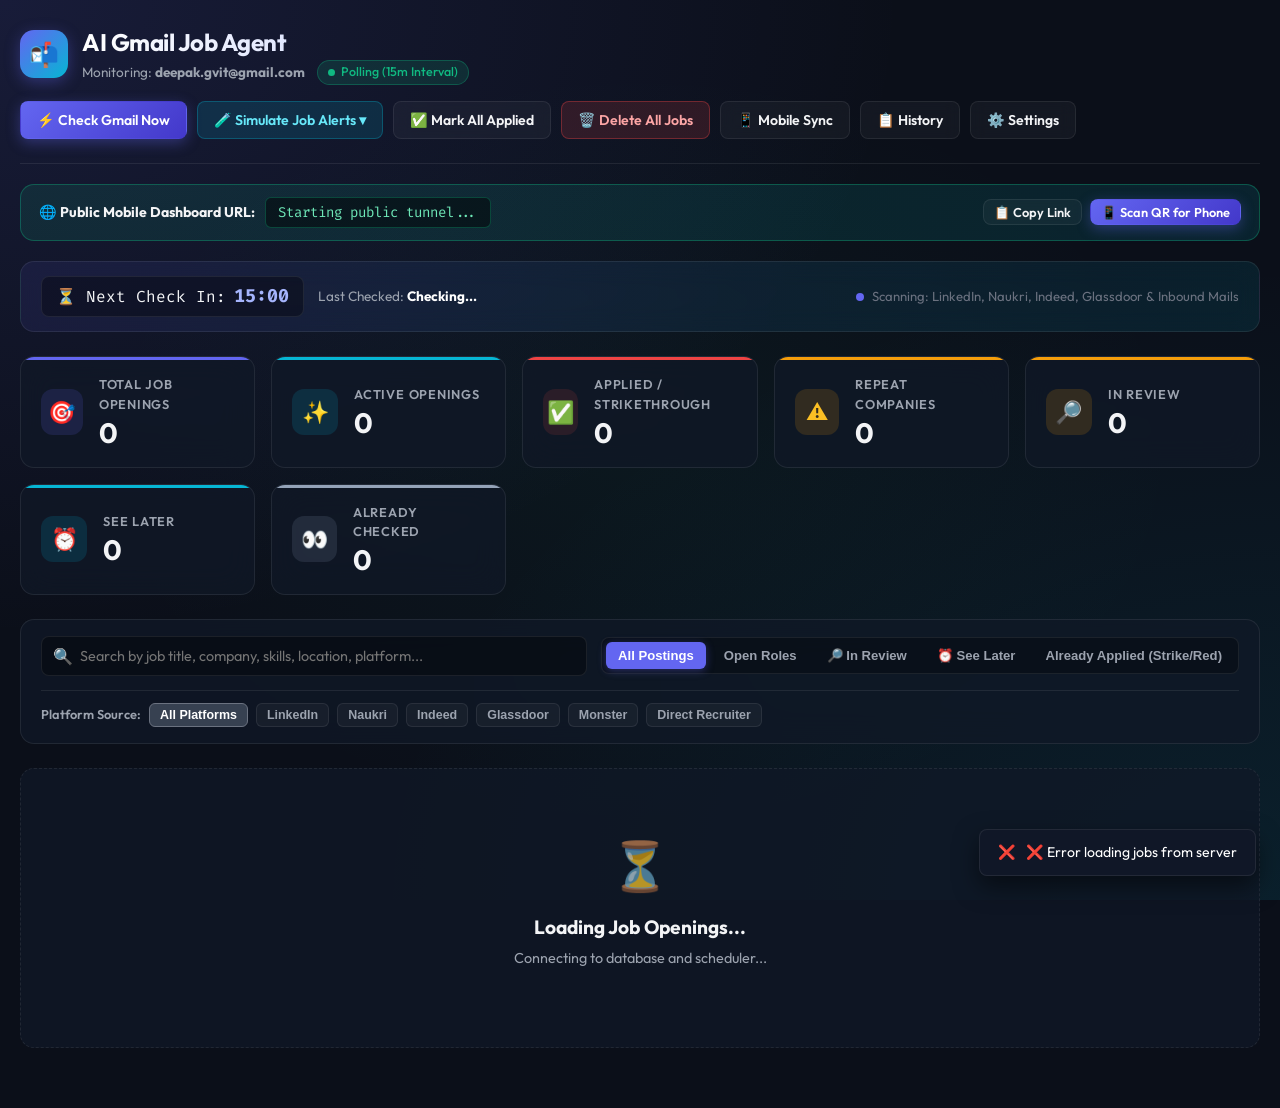
==== commit 3cd2e5c3: "Keep all jobs visible after checking and stop showing stale tunnel URL on Vercel loadJobs now always" ====
--- a/static/index.html
+++ b/static/index.html
@@ -9,7 +9,7 @@
   <link rel="preconnect" href="https://fonts.gstatic.com" crossorigin>
   <link href="https://fonts.googleapis.com/css2?family=Fira+Code:wght@400;600&family=Inter:wght@400;500;600&family=Outfit:wght@500;600;700;800&display=swap" rel="stylesheet">
   <!-- Stylesheet -->
-  <link rel="stylesheet" href="/static/css/style.css">
+  <link rel="stylesheet" href="/static/css/style.css?v=1.1.0">
 </head>
 <body>
   <div class="app-container">
@@ -368,6 +368,6 @@
   <div id="toast-container"></div>
 
   <!-- Application Script -->
-  <script src="/static/js/app.js"></script>
+  <script src="/static/js/app.js?v=1.1.0"></script>
 </body>
 </html>
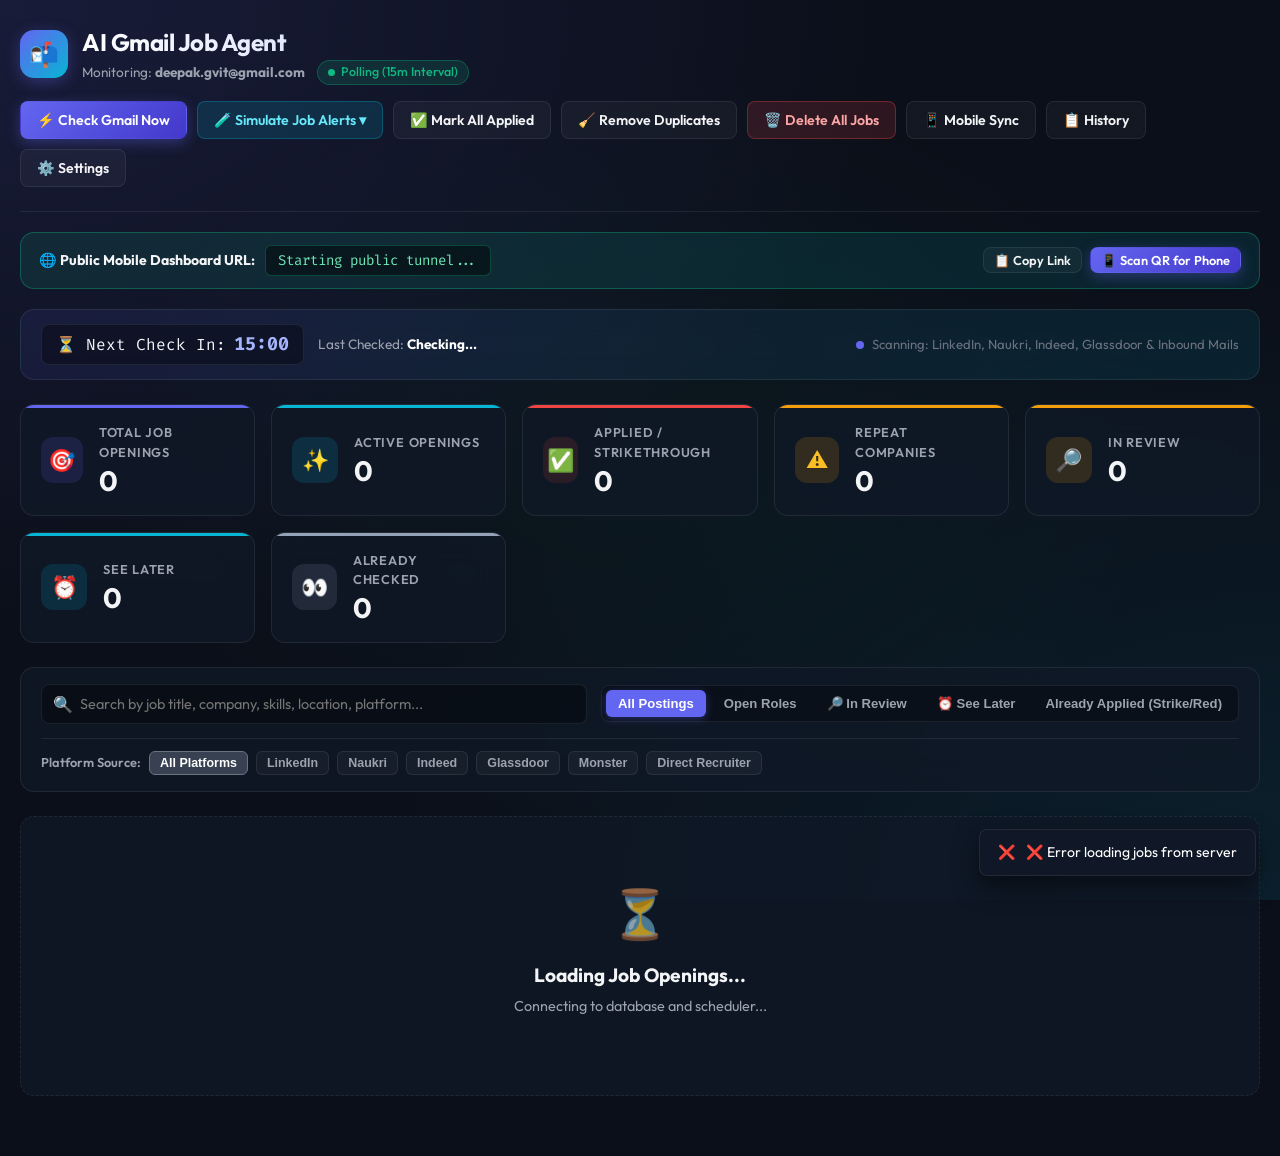
==== commit 32c0cb68: "Block duplicate job postings, fix ntfy dashboard URL, add custom job simulator - Dedupe: normalize a" ====
--- a/static/index.html
+++ b/static/index.html
@@ -4,6 +4,8 @@
   <meta charset="UTF-8">
   <meta name="viewport" content="width=device-width, initial-scale=1.0">
   <title>AI Gmail Job Hunter & Notification Agent</title>
+  <link rel="icon" href="/favicon.svg" type="image/svg+xml">
+  <link rel="icon" href="/favicon.ico" sizes="32x32">
   <!-- Google Fonts -->
   <link rel="preconnect" href="https://fonts.googleapis.com">
   <link rel="preconnect" href="https://fonts.gstatic.com" crossorigin>
@@ -39,6 +41,9 @@
         <button id="btn-mark-all-applied" class="btn btn-secondary" onclick="confirmMarkAllApplied()">
           <span>✅ Mark All Applied</span>
         </button>
+        <button id="btn-dedupe" class="btn btn-secondary" onclick="dedupeJobs()">
+          <span>🧹 Remove Duplicates</span>
+        </button>
         <button id="btn-delete-all" class="btn btn-danger" onclick="confirmDeleteAll()">
           <span>🗑️ Delete All Jobs</span>
         </button>
@@ -184,14 +189,14 @@
 
   <!-- Simulate Alert Selector Modal -->
   <div id="sim-modal" class="modal-overlay">
-    <div class="modal-content" style="max-width: 480px;">
+    <div class="modal-content" style="max-width: 520px;">
       <div class="modal-header">
         <h2>🧪 Select Job Alert Source to Simulate</h2>
         <button class="close-btn" onclick="closeSimModal()">&times;</button>
       </div>
       <div class="modal-body">
         <p style="font-size: 0.88rem; color: var(--text-muted);">
-          Choose a simulated multi-job email digest to test the extraction and dashboard:
+          Choose a simulated multi-job email digest to test the extraction and dashboard — or create a fully custom job card below:
         </p>
         <div style="display: flex; flex-direction: column; gap: 10px;">
           <button class="btn btn-secondary" style="justify-content: flex-start;" onclick="simulateSpecificJob('LinkedIn')">
@@ -211,6 +216,85 @@
             <span>Simulate Glassdoor Recommendations (2 roles)</span>
           </button>
         </div>
+
+        <div style="border-top: 1px solid var(--border-color); margin: 16px 0 12px;"></div>
+
+        <div style="display:flex; align-items:center; justify-content:space-between; cursor:pointer;" onclick="toggleCustomJobForm()">
+          <strong style="font-size:0.92rem;">➕ Add a Custom Job (your own fields)</strong>
+          <span id="custom-job-caret" style="transition: transform 0.2s;">▾</span>
+        </div>
+
+        <form id="custom-job-form" onsubmit="submitCustomJob(event)" style="display:none; margin-top:12px;">
+          <div class="form-group">
+            <label>Job Title *</label>
+            <input type="text" id="custom-job-title" placeholder="e.g. Senior Backend Engineer">
+          </div>
+          <div class="form-group">
+            <label>Company *</label>
+            <input type="text" id="custom-job-company" placeholder="e.g. Stripe">
+          </div>
+          <div class="form-row">
+            <div class="form-group">
+              <label>Location</label>
+              <input type="text" id="custom-job-location" placeholder="e.g. Bengaluru / Remote">
+            </div>
+            <div class="form-group">
+              <label>Source Platform</label>
+              <input type="text" id="custom-job-platform" list="custom-platform-options" placeholder="Direct">
+              <datalist id="custom-platform-options">
+                <option>Direct</option>
+                <option>LinkedIn</option>
+                <option>Naukri</option>
+                <option>Indeed</option>
+                <option>Glassdoor</option>
+                <option>Monster</option>
+              </datalist>
+            </div>
+          </div>
+          <div class="form-row">
+            <div class="form-group">
+              <label>Job Type</label>
+              <input type="text" id="custom-job-type" list="custom-jobtype-options" placeholder="Full-time">
+              <datalist id="custom-jobtype-options">
+                <option>Full-time</option>
+                <option>Part-time</option>
+                <option>Contract</option>
+                <option>Internship</option>
+              </datalist>
+            </div>
+            <div class="form-group">
+              <label>Experience Level</label>
+              <input type="text" id="custom-job-exp" list="custom-exp-options" placeholder="Not specified">
+              <datalist id="custom-exp-options">
+                <option>Entry</option>
+                <option>Mid</option>
+                <option>Mid-Senior</option>
+                <option>Senior</option>
+                <option>Lead</option>
+              </datalist>
+            </div>
+          </div>
+          <div class="form-group">
+            <label>Salary</label>
+            <input type="text" id="custom-job-salary" placeholder="e.g. ₹40 - ₹60 LPA or $150k - $200k">
+          </div>
+          <div class="form-group">
+            <label>Skills (comma-separated)</label>
+            <input type="text" id="custom-job-skills" placeholder="e.g. Python, FastAPI, AWS">
+          </div>
+          <div class="form-group">
+            <label>Apply URL (optional)</label>
+            <input type="url" id="custom-job-url" placeholder="Leave blank to auto-generate a working search link">
+          </div>
+          <div class="form-group">
+            <label>Summary</label>
+            <textarea id="custom-job-summary" rows="2" placeholder="One-line job description"></textarea>
+          </div>
+          <div style="display:flex; justify-content:flex-end; gap:10px; margin-top:10px;">
+            <button type="button" class="btn btn-secondary" onclick="resetCustomJobForm()">Clear</button>
+            <button type="submit" class="btn btn-primary">✨ Add Custom Job</button>
+          </div>
+        </form>
       </div>
     </div>
   </div>
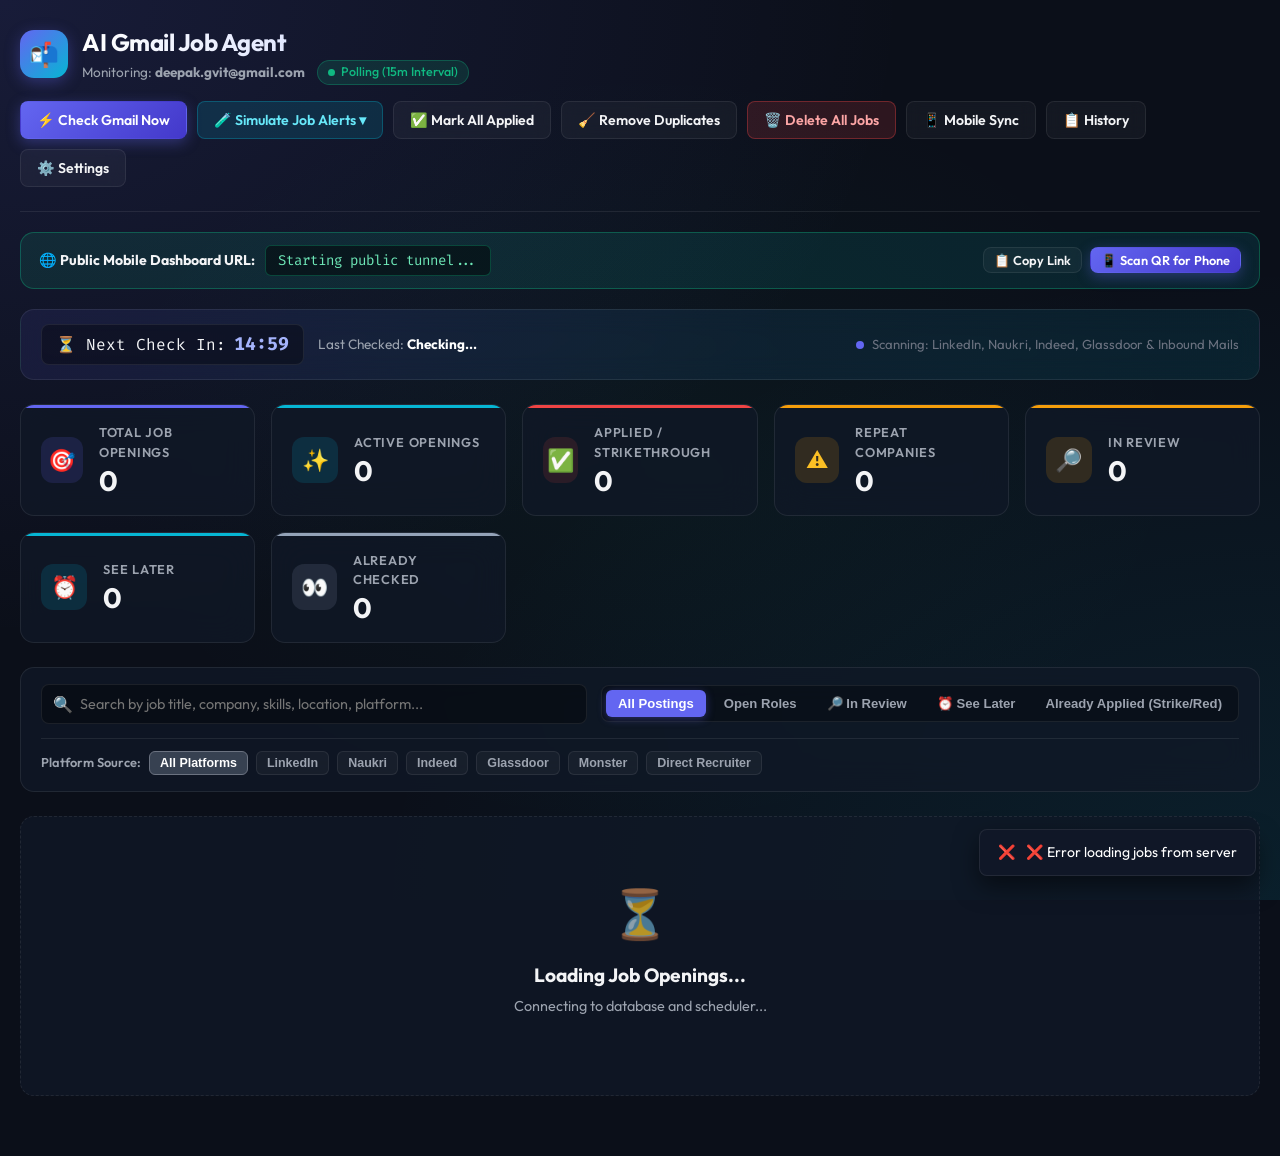
==== commit ff350bbc: "Bump static asset cache version to 1.2.0 Forces browsers to pick up the new app.js (custom job form," ====
--- a/static/index.html
+++ b/static/index.html
@@ -11,7 +11,7 @@
   <link rel="preconnect" href="https://fonts.gstatic.com" crossorigin>
   <link href="https://fonts.googleapis.com/css2?family=Fira+Code:wght@400;600&family=Inter:wght@400;500;600&family=Outfit:wght@500;600;700;800&display=swap" rel="stylesheet">
   <!-- Stylesheet -->
-  <link rel="stylesheet" href="/static/css/style.css?v=1.1.0">
+  <link rel="stylesheet" href="/static/css/style.css?v=1.2.0">
 </head>
 <body>
   <div class="app-container">
@@ -452,6 +452,6 @@
   <div id="toast-container"></div>
 
   <!-- Application Script -->
-  <script src="/static/js/app.js?v=1.1.0"></script>
+  <script src="/static/js/app.js?v=1.2.0"></script>
 </body>
 </html>
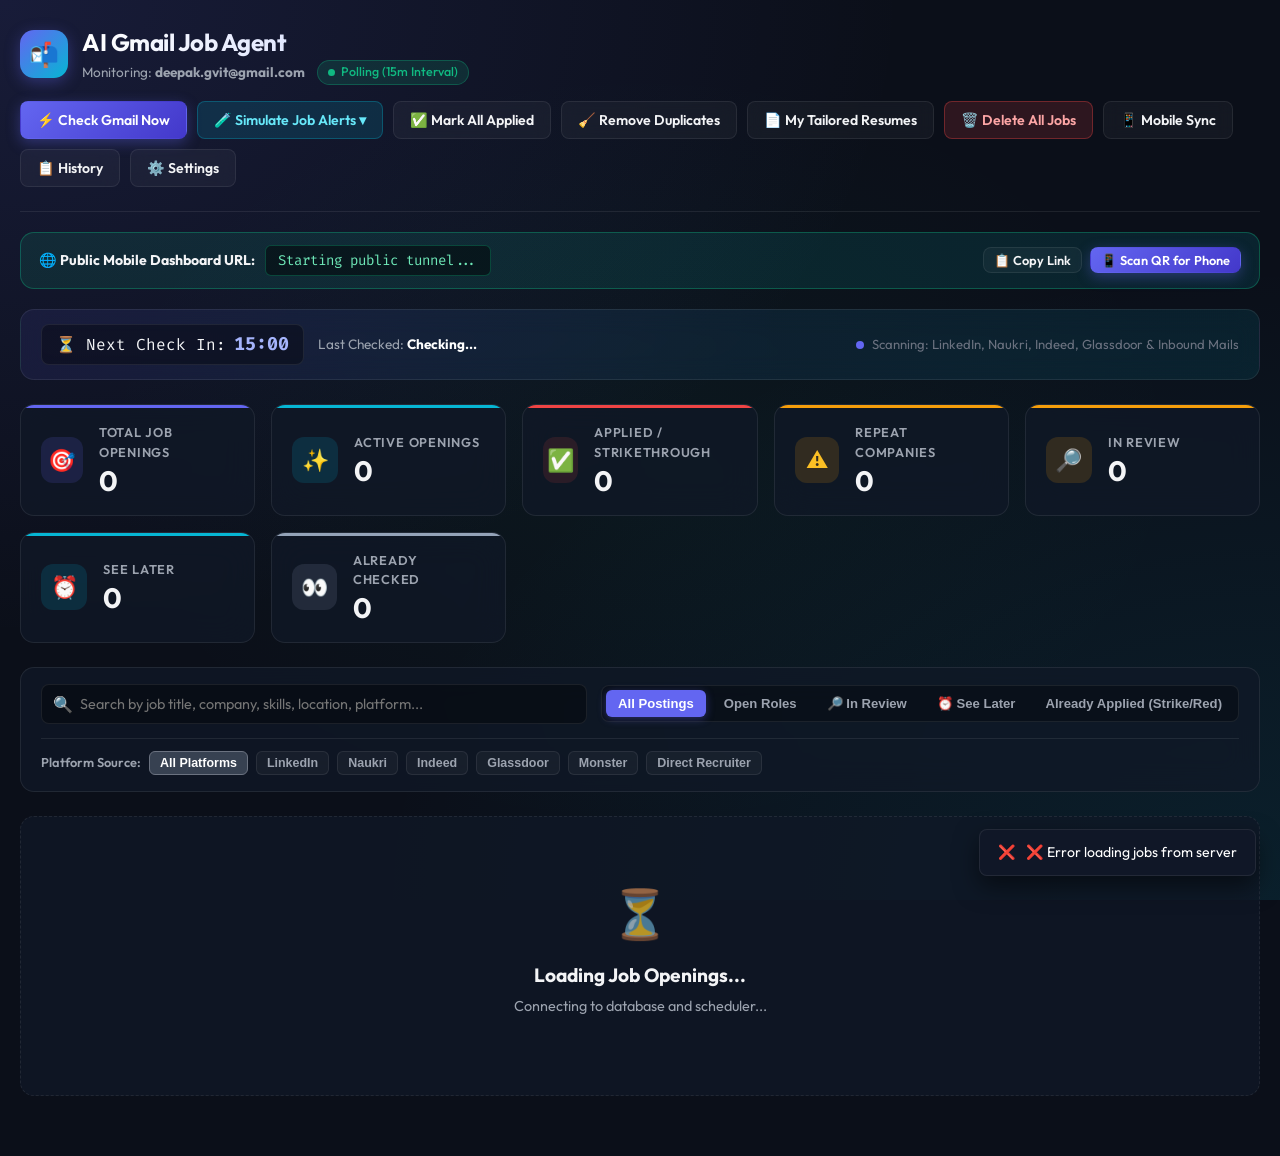
==== commit 699dcd39: "Add AI job-tailored resume generator with per-job dashboard buttons Each job card gains Tailor/View/" ====
--- a/static/index.html
+++ b/static/index.html
@@ -11,7 +11,7 @@
   <link rel="preconnect" href="https://fonts.gstatic.com" crossorigin>
   <link href="https://fonts.googleapis.com/css2?family=Fira+Code:wght@400;600&family=Inter:wght@400;500;600&family=Outfit:wght@500;600;700;800&display=swap" rel="stylesheet">
   <!-- Stylesheet -->
-  <link rel="stylesheet" href="/static/css/style.css?v=1.2.0">
+  <link rel="stylesheet" href="/static/css/style.css?v=1.3.0">
 </head>
 <body>
   <div class="app-container">
@@ -43,6 +43,9 @@
         </button>
         <button id="btn-dedupe" class="btn btn-secondary" onclick="dedupeJobs()">
           <span>🧹 Remove Duplicates</span>
+        </button>
+        <button id="btn-resumes" class="btn btn-secondary" onclick="openResumesModal()">
+          <span>📄 My Tailored Resumes</span>
         </button>
         <button id="btn-delete-all" class="btn btn-danger" onclick="confirmDeleteAll()">
           <span>🗑️ Delete All Jobs</span>
@@ -448,10 +451,23 @@
     </div>
   </div>
 
+  <!-- Tailored Resumes Modal -->
+  <div id="resumes-modal" class="modal-overlay">
+    <div class="modal-content" style="max-width: 640px;">
+      <div class="modal-header">
+        <h2>📄 My Tailored Resumes</h2>
+        <button class="close-btn" onclick="closeResumesModal()">&times;</button>
+      </div>
+      <div class="modal-body" id="resumes-body">
+        <p>Loading tailored resumes...</p>
+      </div>
+    </div>
+  </div>
+
   <!-- In-browser Toast Container -->
   <div id="toast-container"></div>
 
   <!-- Application Script -->
-  <script src="/static/js/app.js?v=1.2.0"></script>
+  <script src="/static/js/app.js?v=1.3.0"></script>
 </body>
 </html>
--- a/static/css/style.css
+++ b/static/css/style.css
@@ -722,6 +722,37 @@
   border-color: rgba(239, 68, 68, 0.35);
 }
 
+/* Tailored resume buttons */
+.btn-resume-tailor {
+  background: rgba(99, 102, 241, 0.15);
+  color: #a5b4fc;
+  border: 1px solid rgba(99, 102, 241, 0.4);
+}
+.btn-resume-tailor:hover:not(:disabled) {
+  background: rgba(99, 102, 241, 0.3);
+  color: #c7d2fe;
+}
+.btn-resume-tailor:disabled {
+  opacity: 0.6;
+  cursor: wait;
+}
+.btn-resume-view {
+  background: rgba(16, 185, 129, 0.12);
+  color: #6ee7b7;
+  border: 1px solid rgba(16, 185, 129, 0.35);
+}
+.btn-resume-view:hover {
+  background: rgba(16, 185, 129, 0.25);
+}
+.btn-resume-download {
+  background: rgba(245, 158, 11, 0.12);
+  color: #fcd34d;
+  border: 1px solid rgba(245, 158, 11, 0.35);
+}
+.btn-resume-download:hover {
+  background: rgba(245, 158, 11, 0.25);
+}
+
 /* Stat cards for the new statuses */
 .stat-card.review::after { background: var(--review-amber); }
 .stat-card.see-later::after { background: var(--see-later-cyan); }
